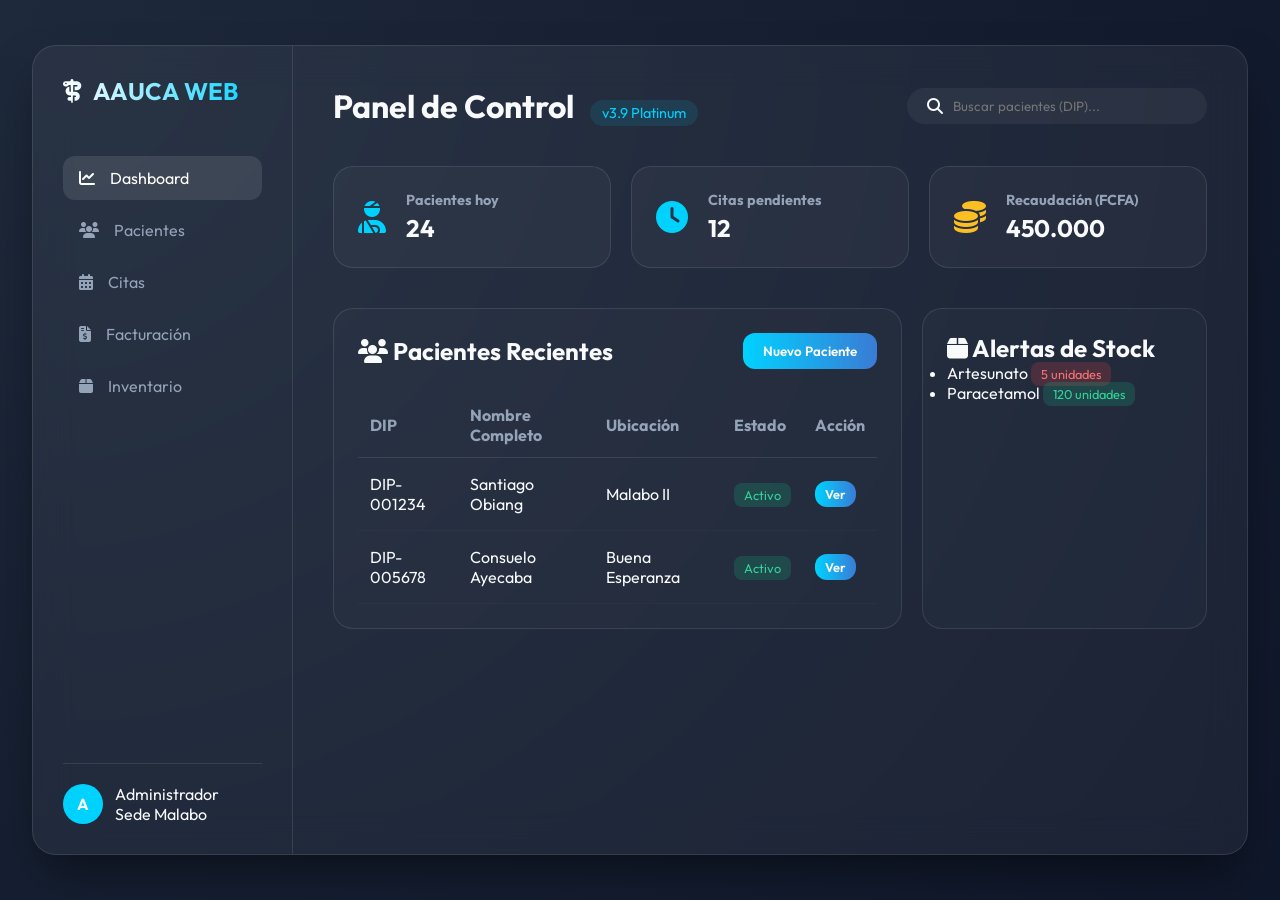
==== src/main/resources/static/index.html @ 718942a7 "Versión Web Platinum v3.9" ====
<!DOCTYPE html>
<html lang="es">
<head>
    <meta charset="UTF-8">
    <meta name="viewport" content="width=device-width, initial-scale=1.0">
    <title>Clínica Aauca | Portal Web Platinum</title>
    <link href="https://fonts.googleapis.com/css2?family=Outfit:wght@300;400;700&display=swap" rel="stylesheet">
    <link rel="stylesheet" href="https://cdnjs.cloudflare.com/ajax/libs/font-awesome/6.4.0/css/all.min.css">
    <link rel="stylesheet" href="style.css">
</head>
<body>
    <div class="glass-container">
        <aside class="sidebar">
            <div class="logo">
                <i class="fas fa-staff-snake"></i>
                <span>AAUCA WEB</span>
            </div>
            <nav>
                <a href="#" class="active"><i class="fas fa-chart-line"></i> Dashboard</a>
                <a href="#"><i class="fas fa-users"></i> Pacientes</a>
                <a href="#"><i class="fas fa-calendar-alt"></i> Citas</a>
                <a href="#"><i class="fas fa-file-invoice-dollar"></i> Facturación</a>
                <a href="#"><i class="fas fa-box"></i> Inventario</a>
            </nav>
            <div class="user-profile">
                <div class="avatar">A</div>
                <div class="user-info">
                    <p class="name">Administrador</p>
                    <p class="role">Sede Malabo</p>
                </div>
            </div>
        </aside>

        <main class="content">
            <header class="top-bar">
                <h1>Panel de Control <span>v3.9 Platinum</span></h1>
                <div class="search-bar">
                    <i class="fas fa-search"></i>
                    <input type="text" placeholder="Buscar pacientes (DIP)...">
                </div>
            </header>

            <section class="stats-grid">
                <div class="stat-card">
                    <i class="fas fa-user-injured"></i>
                    <div class="stat-info">
                        <h3>Pacientes hoy</h3>
                        <p class="number">24</p>
                    </div>
                </div>
                <div class="stat-card">
                    <i class="fas fa-clock"></i>
                    <div class="stat-info">
                        <h3>Citas pendientes</h3>
                        <p class="number">12</p>
                    </div>
                </div>
                <div class="stat-card income">
                    <i class="fas fa-coins"></i>
                    <div class="stat-info">
                        <h3>Recaudación (FCFA)</h3>
                        <p class="number">450.000</p>
                    </div>
                </div>
            </section>

            <section class="main-grid">
                <div class="data-table-container glass-card">
                    <div class="card-header">
                        <h2><i class="fas fa-users"></i> Pacientes Recientes</h2>
                        <button class="btn-primary">Nuevo Paciente</button>
                    </div>
                    <table id="patients-table">
                        <thead>
                            <tr>
                                <th>DIP</th>
                                <th>Nombre Completo</th>
                                <th>Ubicación</th>
                                <th>Estado</th>
                                <th>Acción</th>
                            </tr>
                        </thead>
                        <tbody>
                            <!-- Loaded via Javascript -->
                        </tbody>
                    </table>
                </div>
                
                <div class="inventory-summary glass-card">
                    <h2><i class="fas fa-box"></i> Alertas de Stock</h2>
                    <ul class="stock-list">
                        <li>
                            <span>Artesunato</span>
                            <span class="badge low">5 unidades</span>
                        </li>
                        <li>
                            <span>Paracetamol</span>
                            <span class="badge ok">120 unidades</span>
                        </li>
                    </ul>
                </div>
            </section>
        </main>
    </div>
    <script src="app.js"></script>
</body>
</html>
---- src/main/resources/static/style.css ----
:root {
    --primary: #00d2ff;
    --secondary: #3a7bd5;
    --dark: #0f172a;
    --glass: rgba(255, 255, 255, 0.05);
    --glass-border: rgba(255, 255, 255, 0.1);
    --text: #f8fafc;
    --accent: #10b981;
}

* {
    margin: 0;
    padding: 0;
    box-sizing: border-box;
    font-family: 'Outfit', sans-serif;
}

body {
    background: radial-gradient(circle at top left, #1e293b, #0f172a);
    color: var(--text);
    height: 100vh;
    display: flex;
    align-items: center;
    justify-content: center;
    overflow: hidden;
}

.glass-container {
    width: 95vw;
    height: 90vh;
    background: var(--glass);
    backdrop-filter: blur(20px);
    border: 1px solid var(--glass-border);
    border-radius: 24px;
    display: flex;
    box-shadow: 0 25px 50px -12px rgba(0, 0, 0, 0.5);
}

/* Sidebar */
.sidebar {
    width: 260px;
    border-right: 1px solid var(--glass-border);
    padding: 30px;
    display: flex;
    flex-direction: column;
}

.logo {
    font-size: 1.5rem;
    font-weight: 700;
    display: flex;
    align-items: center;
    gap: 12px;
    margin-bottom: 50px;
    background: linear-gradient(to right, #fff, var(--primary));
    -webkit-background-clip: text;
    background-clip: text;
    -webkit-text-fill-color: transparent;
}

nav {
    flex: 1;
}

nav a {
    display: flex;
    align-items: center;
    gap: 15px;
    color: #94a3b8;
    text-decoration: none;
    padding: 12px 16px;
    border-radius: 12px;
    margin-bottom: 8px;
    transition: all 0.3s;
}

nav a:hover, nav a.active {
    background: rgba(255, 255, 255, 0.1);
    color: #fff;
}

.user-profile {
    margin-top: auto;
    display: flex;
    align-items: center;
    gap: 12px;
    padding-top: 20px;
    border-top: 1px solid var(--glass-border);
}

.avatar {
    width: 40px;
    height: 40px;
    background: var(--primary);
    border-radius: 50%;
    display: flex;
    align-items: center;
    justify-content: center;
    font-weight: 700;
}

/* Main Content */
.content {
    flex: 1;
    padding: 40px;
    overflow-y: auto;
}

.top-bar {
    display: flex;
    justify-content: space-between;
    align-items: center;
    margin-bottom: 40px;
}

.top-bar h1 span {
    font-size: 0.9rem;
    font-weight: 400;
    color: var(--primary);
    background: rgba(0, 210, 255, 0.1);
    padding: 4px 12px;
    border-radius: 20px;
    margin-left: 10px;
}

.search-bar {
    background: rgba(255, 255, 255, 0.05);
    padding: 10px 20px;
    border-radius: 30px;
    display: flex;
    align-items: center;
    gap: 10px;
    width: 300px;
}

.search-bar input {
    background: none;
    border: none;
    color: #fff;
    outline: none;
}

/* Stats */
.stats-grid {
    display: grid;
    grid-template-columns: repeat(3, 1fr);
    gap: 20px;
    margin-bottom: 40px;
}

.stat-card {
    background: rgba(255, 255, 255, 0.03);
    padding: 24px;
    border-radius: 20px;
    border: 1px solid var(--glass-border);
    display: flex;
    align-items: center;
    gap: 20px;
}

.stat-card i {
    font-size: 2rem;
    color: var(--primary);
}

.stat-card.income i {
    color: #fbbf24;
}

.stat-info h3 {
    font-size: 0.9rem;
    color: #94a3b8;
    margin-bottom: 4px;
}

.stat-info .number {
    font-size: 1.5rem;
    font-weight: 700;
}

/* Main Grid */
.main-grid {
    display: grid;
    grid-template-columns: 2fr 1fr;
    gap: 20px;
}

.glass-card {
    background: rgba(255,255,255,0.02);
    border: 1px solid var(--glass-border);
    border-radius: 20px;
    padding: 24px;
}

.card-header {
    display: flex;
    justify-content: space-between;
    align-items: center;
    margin-bottom: 24px;
}

.btn-primary {
    background: linear-gradient(to right, var(--primary), var(--secondary));
    color: #fff;
    border: none;
    padding: 10px 20px;
    border-radius: 12px;
    cursor: pointer;
    font-weight: 600;
}

table {
    width: 100%;
    border-collapse: collapse;
}

th {
    text-align: left;
    color: #94a3b8;
    padding: 12px;
    border-bottom: 1px solid var(--glass-border);
}

td {
    padding: 16px 12px;
    border-bottom: 1px solid rgba(255,255,255,0.02);
}

.badge {
    padding: 4px 10px;
    border-radius: 8px;
    font-size: 0.8rem;
}

.badge.low { background: rgba(239, 68, 68, 0.2); color: #f87171; }
.badge.ok { background: rgba(16, 185, 129, 0.2); color: #34d399; }
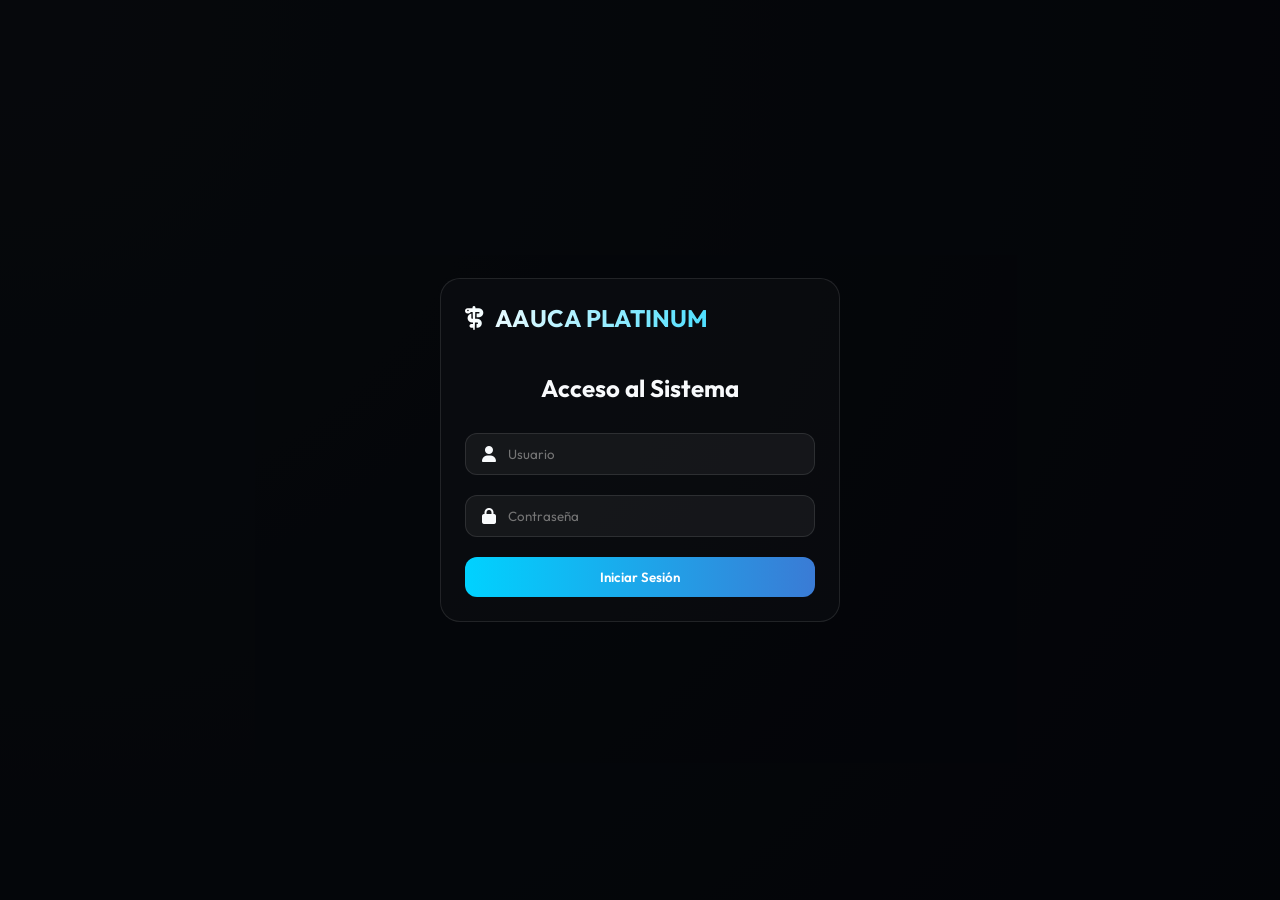
==== commit d276862c: "Update: Full Dynamic SPA with Login and RBAC" ====
--- a/src/main/resources/static/index.html
+++ b/src/main/resources/static/index.html
@@ -3,105 +3,119 @@
 <head>
     <meta charset="UTF-8">
     <meta name="viewport" content="width=device-width, initial-scale=1.0">
-    <title>Clínica Aauca | Portal Web Platinum</title>
+    <title>Clínica Aauca | v3.9 Platinum Web</title>
     <link href="https://fonts.googleapis.com/css2?family=Outfit:wght@300;400;700&display=swap" rel="stylesheet">
     <link rel="stylesheet" href="https://cdnjs.cloudflare.com/ajax/libs/font-awesome/6.4.0/css/all.min.css">
     <link rel="stylesheet" href="style.css">
 </head>
 <body>
-    <div class="glass-container">
+    <!-- Login Overlay -->
+    <div id="login-overlay" class="overlay">
+        <div class="glass-card login-card">
+            <div class="logo">
+                <i class="fas fa-staff-snake"></i>
+                <span>AAUCA PLATINUM</span>
+            </div>
+            <h2>Acceso al Sistema</h2>
+            <form id="login-form">
+                <div class="input-group">
+                    <i class="fas fa-user"></i>
+                    <input type="text" id="username" placeholder="Usuario" required>
+                </div>
+                <div class="input-group">
+                    <i class="fas fa-lock"></i>
+                    <input type="password" id="password" placeholder="Contraseña" required>
+                </div>
+                <button type="submit" class="btn-primary full-width">Iniciar Sesión</button>
+            </form>
+            <p id="login-error" class="error-text" style="display: none;">Credenciales incorrectas</p>
+        </div>
+    </div>
+
+    <!-- Main Dashboard -->
+    <div id="main-app" class="glass-container" style="display: none;">
         <aside class="sidebar">
             <div class="logo">
                 <i class="fas fa-staff-snake"></i>
                 <span>AAUCA WEB</span>
             </div>
-            <nav>
-                <a href="#" class="active"><i class="fas fa-chart-line"></i> Dashboard</a>
-                <a href="#"><i class="fas fa-users"></i> Pacientes</a>
-                <a href="#"><i class="fas fa-calendar-alt"></i> Citas</a>
-                <a href="#"><i class="fas fa-file-invoice-dollar"></i> Facturación</a>
-                <a href="#"><i class="fas fa-box"></i> Inventario</a>
+            <nav id="main-nav">
+                <a href="#" data-section="dashboard" class="active"><i class="fas fa-chart-line"></i> Dashboard</a>
+                <a href="#" data-section="patients"><i class="fas fa-users"></i> Pacientes</a>
+                <a href="#" data-section="appointments"><i class="fas fa-calendar-alt"></i> Citas</a>
+                <a href="#" data-section="billing" class="role-admin role-recepcion"><i class="fas fa-file-invoice-dollar"></i> Facturación</a>
+                <a href="#" data-section="inventory" class="role-admin"><i class="fas fa-box"></i> Inventario</a>
             </nav>
             <div class="user-profile">
-                <div class="avatar">A</div>
+                <div class="avatar" id="user-avatar">?</div>
                 <div class="user-info">
-                    <p class="name">Administrador</p>
-                    <p class="role">Sede Malabo</p>
+                    <p class="name" id="user-name">Usuario</p>
+                    <p class="role" id="user-role">Rol</p>
                 </div>
+                <button id="logout-btn" title="Cerrar Sesión"><i class="fas fa-sign-out-alt"></i></button>
             </div>
         </aside>
 
         <main class="content">
-            <header class="top-bar">
-                <h1>Panel de Control <span>v3.9 Platinum</span></h1>
-                <div class="search-bar">
-                    <i class="fas fa-search"></i>
-                    <input type="text" placeholder="Buscar pacientes (DIP)...">
+            <div id="section-dashboard" class="app-section">
+                <header class="top-bar">
+                    <h1>Panel de Control <span id="welcome-msg">v3.9 Platinum</span></h1>
+                </header>
+                <section class="stats-grid">
+                    <div class="stat-card"><i class="fas fa-user-injured"></i><div class="stat-info"><h3>Pacientes</h3><p class="number" id="count-patients">0</p></div></div>
+                    <div class="stat-card"><i class="fas fa-clock"></i><div class="stat-info"><h3>Citas hoy</h3><p class="number" id="count-appointments">0</p></div></div>
+                    <div class="stat-card income"><i class="fas fa-coins"></i><div class="stat-info"><h3>FCFA Hoy</h3><p class="number">0</p></div></div>
+                </section>
+                <div class="glass-card">
+                    <h2>Actividad Reciente</h2>
+                    <p>Bienvenido al sistema de gestión clínica de Djibloho.</p>
                 </div>
-            </header>
+            </div>
 
-            <section class="stats-grid">
-                <div class="stat-card">
-                    <i class="fas fa-user-injured"></i>
-                    <div class="stat-info">
-                        <h3>Pacientes hoy</h3>
-                        <p class="number">24</p>
-                    </div>
+            <div id="section-patients" class="app-section" style="display: none;">
+                <div class="card-header">
+                    <h2>Gestión de Pacientes</h2>
+                    <button class="btn-primary" onclick="showModal('patient-modal')">Nuevo Paciente</button>
                 </div>
-                <div class="stat-card">
-                    <i class="fas fa-clock"></i>
-                    <div class="stat-info">
-                        <h3>Citas pendientes</h3>
-                        <p class="number">12</p>
-                    </div>
-                </div>
-                <div class="stat-card income">
-                    <i class="fas fa-coins"></i>
-                    <div class="stat-info">
-                        <h3>Recaudación (FCFA)</h3>
-                        <p class="number">450.000</p>
-                    </div>
-                </div>
-            </section>
-
-            <section class="main-grid">
-                <div class="data-table-container glass-card">
-                    <div class="card-header">
-                        <h2><i class="fas fa-users"></i> Pacientes Recientes</h2>
-                        <button class="btn-primary">Nuevo Paciente</button>
-                    </div>
+                <div class="glass-card">
                     <table id="patients-table">
-                        <thead>
-                            <tr>
-                                <th>DIP</th>
-                                <th>Nombre Completo</th>
-                                <th>Ubicación</th>
-                                <th>Estado</th>
-                                <th>Acción</th>
-                            </tr>
-                        </thead>
-                        <tbody>
-                            <!-- Loaded via Javascript -->
-                        </tbody>
+                        <thead><tr><th>DIP</th><th>Nombre</th><th>Dirección</th><th>Acciones</th></tr></thead>
+                        <tbody></tbody>
                     </table>
                 </div>
-                
-                <div class="inventory-summary glass-card">
-                    <h2><i class="fas fa-box"></i> Alertas de Stock</h2>
-                    <ul class="stock-list">
-                        <li>
-                            <span>Artesunato</span>
-                            <span class="badge low">5 unidades</span>
-                        </li>
-                        <li>
-                            <span>Paracetamol</span>
-                            <span class="badge ok">120 unidades</span>
-                        </li>
-                    </ul>
+            </div>
+
+            <div id="section-appointments" class="app-section" style="display: none;">
+                <div class="card-header">
+                    <h2>Agenda de Citas</h2>
+                    <button class="btn-primary">Programar Cita</button>
                 </div>
-            </section>
+                <div class="glass-card">
+                    <table id="appointments-table">
+                        <thead><tr><th>Fecha</th><th>Hora</th><th>Paciente</th><th>Estado</th></tr></thead>
+                        <tbody></tbody>
+                    </table>
+                </div>
+            </div>
         </main>
     </div>
+
+    <!-- Modals -->
+    <div id="patient-modal" class="modal-overlay" style="display: none;">
+        <div class="glass-card modal-content">
+            <h3>Registro de Nuevo Paciente</h3>
+            <form id="patient-form">
+                <input type="text" placeholder="DIP / Pasaporte" required>
+                <input type="text" placeholder="Nombre Completo" required>
+                <input type="text" placeholder="Dirección">
+                <div class="modal-actions">
+                    <button type="button" class="btn-secondary" onclick="hideModal('patient-modal')">Cancelar</button>
+                    <button type="submit" class="btn-primary">Guardar</button>
+                </div>
+            </form>
+        </div>
+    </div>
+
     <script src="app.js"></script>
 </body>
 </html>
--- a/src/main/resources/static/style.css
+++ b/src/main/resources/static/style.css
@@ -5,232 +5,141 @@
     --glass: rgba(255, 255, 255, 0.05);
     --glass-border: rgba(255, 255, 255, 0.1);
     --text: #f8fafc;
-    --accent: #10b981;
+    --error: #f87171;
 }
 
-* {
-    margin: 0;
-    padding: 0;
-    box-sizing: border-box;
-    font-family: 'Outfit', sans-serif;
-}
+* { margin: 0; padding: 0; box-sizing: border-box; font-family: 'Outfit', sans-serif; }
 
 body {
     background: radial-gradient(circle at top left, #1e293b, #0f172a);
     color: var(--text);
     height: 100vh;
+    overflow: hidden;
+}
+
+/* Auth Overlay */
+.overlay {
+    position: fixed;
+    top: 0; left: 0; width: 100%; height: 100%;
+    background: rgba(0,0,0,0.8);
     display: flex;
     align-items: center;
     justify-content: center;
-    overflow: hidden;
+    z-index: 2000;
 }
 
+.login-card {
+    width: 400px;
+    padding: 40px;
+    text-align: center;
+}
+
+.login-card h2 { margin-bottom: 30px; }
+
+.input-group {
+    background: rgba(255, 255, 255, 0.05);
+    border: 1px solid var(--glass-border);
+    border-radius: 12px;
+    padding: 12px 16px;
+    margin-bottom: 20px;
+    display: flex;
+    align-items: center;
+    gap: 12px;
+}
+
+.input-group input {
+    background: none; border: none; color: white; outline: none; flex: 1;
+}
+
+.error-text { color: var(--error); font-size: 0.9rem; margin-top: 15px; }
+
+/* Dashboard layout */
 .glass-container {
-    width: 95vw;
-    height: 90vh;
+    width: 100%; height: 100%;
     background: var(--glass);
     backdrop-filter: blur(20px);
-    border: 1px solid var(--glass-border);
-    border-radius: 24px;
     display: flex;
-    box-shadow: 0 25px 50px -12px rgba(0, 0, 0, 0.5);
 }
 
-/* Sidebar */
 .sidebar {
-    width: 260px;
+    width: 280px;
     border-right: 1px solid var(--glass-border);
     padding: 30px;
     display: flex;
     flex-direction: column;
 }
 
+.content { flex: 1; padding: 40px; overflow-y: auto; }
+
 .logo {
-    font-size: 1.5rem;
-    font-weight: 700;
-    display: flex;
-    align-items: center;
-    gap: 12px;
-    margin-bottom: 50px;
+    font-size: 1.5rem; font-weight: 700;
+    display: flex; align-items: center; gap: 12px;
+    margin-bottom: 40px;
     background: linear-gradient(to right, #fff, var(--primary));
-    -webkit-background-clip: text;
-    background-clip: text;
+    -webkit-background-clip: text; background-clip: text;
     -webkit-text-fill-color: transparent;
 }
 
-nav {
-    flex: 1;
+nav a {
+    display: flex; align-items: center; gap: 15px;
+    color: #94a3b8; text-decoration: none;
+    padding: 12px 16px; border-radius: 12px;
+    margin-bottom: 8px; transition: 0.3s;
 }
 
-nav a {
-    display: flex;
-    align-items: center;
-    gap: 15px;
-    color: #94a3b8;
-    text-decoration: none;
-    padding: 12px 16px;
-    border-radius: 12px;
-    margin-bottom: 8px;
-    transition: all 0.3s;
-}
-
-nav a:hover, nav a.active {
-    background: rgba(255, 255, 255, 0.1);
-    color: #fff;
-}
+nav a.active, nav a:hover { background: rgba(255,255,255,0.1); color: #fff; }
 
 .user-profile {
-    margin-top: auto;
-    display: flex;
-    align-items: center;
-    gap: 12px;
-    padding-top: 20px;
+    margin-top: auto; padding-top: 20px;
     border-top: 1px solid var(--glass-border);
+    display: flex; align-items: center; gap: 12px;
 }
 
 .avatar {
-    width: 40px;
-    height: 40px;
-    background: var(--primary);
-    border-radius: 50%;
-    display: flex;
-    align-items: center;
-    justify-content: center;
-    font-weight: 700;
+    width: 40px; height: 40px; background: var(--primary);
+    border-radius: 50%; display: flex; align-items: center; justify-content: center;
+    font-weight: 700; color: white;
 }
 
-/* Main Content */
-.content {
-    flex: 1;
-    padding: 40px;
-    overflow-y: auto;
+#logout-btn { background: none; border: none; color: #94a3b8; cursor: pointer; margin-left: auto; }
+
+/* Grid & Cards */
+.stats-grid { display: grid; grid-template-columns: repeat(3, 1fr); gap: 20px; margin-bottom: 40px; }
+
+.stat-card {
+    background: rgba(255,255,255,0.03); padding: 24px; border-radius: 20px;
+    border: 1px solid var(--glass-border); display: flex; align-items: center; gap: 20px;
 }
 
-.top-bar {
-    display: flex;
-    justify-content: space-between;
-    align-items: center;
-    margin-bottom: 40px;
-}
-
-.top-bar h1 span {
-    font-size: 0.9rem;
-    font-weight: 400;
-    color: var(--primary);
-    background: rgba(0, 210, 255, 0.1);
-    padding: 4px 12px;
-    border-radius: 20px;
-    margin-left: 10px;
-}
-
-.search-bar {
-    background: rgba(255, 255, 255, 0.05);
-    padding: 10px 20px;
-    border-radius: 30px;
-    display: flex;
-    align-items: center;
-    gap: 10px;
-    width: 300px;
-}
-
-.search-bar input {
-    background: none;
-    border: none;
-    color: #fff;
-    outline: none;
-}
-
-/* Stats */
-.stats-grid {
-    display: grid;
-    grid-template-columns: repeat(3, 1fr);
-    gap: 20px;
-    margin-bottom: 40px;
-}
-
-.stat-card {
-    background: rgba(255, 255, 255, 0.03);
-    padding: 24px;
-    border-radius: 20px;
-    border: 1px solid var(--glass-border);
-    display: flex;
-    align-items: center;
-    gap: 20px;
-}
-
-.stat-card i {
-    font-size: 2rem;
-    color: var(--primary);
-}
-
-.stat-card.income i {
-    color: #fbbf24;
-}
-
-.stat-info h3 {
-    font-size: 0.9rem;
-    color: #94a3b8;
-    margin-bottom: 4px;
-}
-
-.stat-info .number {
-    font-size: 1.5rem;
-    font-weight: 700;
-}
-
-/* Main Grid */
-.main-grid {
-    display: grid;
-    grid-template-columns: 2fr 1fr;
-    gap: 20px;
-}
+.stat-card i { font-size: 2rem; color: var(--primary); }
 
 .glass-card {
-    background: rgba(255,255,255,0.02);
-    border: 1px solid var(--glass-border);
-    border-radius: 20px;
-    padding: 24px;
-}
-
-.card-header {
-    display: flex;
-    justify-content: space-between;
-    align-items: center;
-    margin-bottom: 24px;
+    background: rgba(255,255,255,0.02); border: 1px solid var(--glass-border);
+    border-radius: 20px; padding: 24px;
 }
 
 .btn-primary {
-    background: linear-gradient(to right, var(--primary), var(--secondary));
-    color: #fff;
-    border: none;
-    padding: 10px 20px;
-    border-radius: 12px;
-    cursor: pointer;
-    font-weight: 600;
+    background: linear-gradient(to right, var(--primary), var(--secondary)); border: none;
+    color: white; padding: 12px 24px; border-radius: 12px; cursor: pointer; font-weight: 600;
 }
 
-table {
-    width: 100%;
-    border-collapse: collapse;
+.full-width { width: 100%; }
+
+/* Table */
+table { width: 100%; border-collapse: collapse; margin-top: 20px; }
+th { text-align: left; color: #94a3b8; padding: 12px; border-bottom: 1px solid var(--glass-border); }
+td { padding: 16px 12px; border-bottom: 1px solid rgba(255,255,255,0.02); }
+
+/* Modal */
+.modal-overlay {
+    position: fixed; top: 0; left: 0; width: 100%; height: 100%;
+    background: rgba(0,0,0,0.6); display: flex; align-items: center; justify-content: center; z-index: 3000;
 }
 
-th {
-    text-align: left;
-    color: #94a3b8;
-    padding: 12px;
-    border-bottom: 1px solid var(--glass-border);
+.modal-content { width: 500px; padding: 30px; }
+.modal-content input {
+    width: 100%; background: rgba(255,255,255,0.05); border: 1px solid var(--glass-border);
+    padding: 12px; border-radius: 8px; color: white; margin-bottom: 15px; outline: none;
 }
-
-td {
-    padding: 16px 12px;
-    border-bottom: 1px solid rgba(255,255,255,0.02);
-}
-
-.badge {
-    padding: 4px 10px;
-    border-radius: 8px;
-    font-size: 0.8rem;
-}
-
-.badge.low { background: rgba(239, 68, 68, 0.2); color: #f87171; }
-.badge.ok { background: rgba(16, 185, 129, 0.2); color: #34d399; }
+.modal-actions { display: flex; justify-content: flex-end; gap: 10px; margin-top: 10px; }
+.btn-secondary { background: none; border: 1px solid var(--glass-border); color: #94a3b8; padding: 10px 20px; border-radius: 10px; cursor: pointer; }
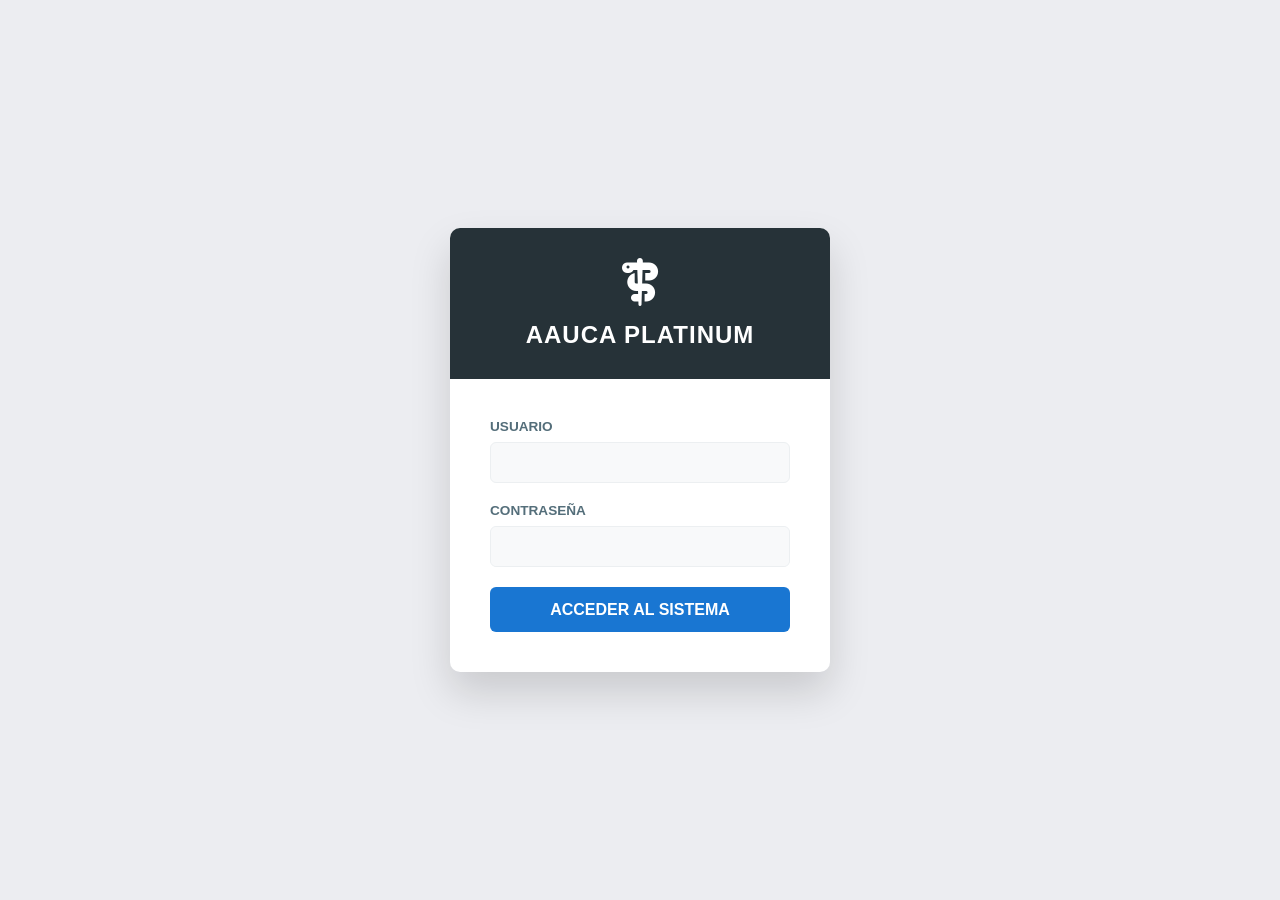
==== commit 2db45786: "Emergency Fix: 1:1 Design Overhaul and DB Persistence Script" ====
--- a/src/main/resources/static/index.html
+++ b/src/main/resources/static/index.html
@@ -2,117 +2,108 @@
 <html lang="es">
 <head>
     <meta charset="UTF-8">
-    <meta name="viewport" content="width=device-width, initial-scale=1.0">
-    <title>Clínica Aauca | v3.9 Platinum Web</title>
-    <link href="https://fonts.googleapis.com/css2?family=Outfit:wght@300;400;700&display=swap" rel="stylesheet">
+    <title>CLÍNICA AAUCA v3.9 PLATINUM ULTRA</title>
     <link rel="stylesheet" href="https://cdnjs.cloudflare.com/ajax/libs/font-awesome/6.4.0/css/all.min.css">
     <link rel="stylesheet" href="style.css">
 </head>
 <body>
-    <!-- Login Overlay -->
-    <div id="login-overlay" class="overlay">
-        <div class="glass-card login-card">
-            <div class="logo">
-                <i class="fas fa-staff-snake"></i>
-                <span>AAUCA PLATINUM</span>
+    <!-- Auth Wall -->
+    <div id="login-overlay" class="auth-panel">
+        <div class="login-window">
+            <div class="login-header">
+                <i class="fas fa-staff-snake fa-3x"></i>
+                <h2 style="margin-top: 15px; letter-spacing: 1px;">AAUCA PLATINUM</h2>
             </div>
-            <h2>Acceso al Sistema</h2>
-            <form id="login-form">
-                <div class="input-group">
-                    <i class="fas fa-user"></i>
-                    <input type="text" id="username" placeholder="Usuario" required>
-                </div>
-                <div class="input-group">
-                    <i class="fas fa-lock"></i>
-                    <input type="password" id="password" placeholder="Contraseña" required>
-                </div>
-                <button type="submit" class="btn-primary full-width">Iniciar Sesión</button>
-            </form>
-            <p id="login-error" class="error-text" style="display: none;">Credenciales incorrectas</p>
+            <div class="login-body">
+                <div id="login-error" class="error-banner">Credenciales inválidas o error de conexión</div>
+                <form id="login-form">
+                    <div class="form-group">
+                        <label>USUARIO</label>
+                        <input type="text" id="username" required autocomplete="username">
+                    </div>
+                    <div class="form-group">
+                        <label>CONTRASEÑA</label>
+                        <input type="password" id="password" required autocomplete="current-password">
+                    </div>
+                    <button type="submit" class="btn-primary" style="width: 100%; height: 45px; font-size: 1rem;">ACCEDER AL SISTEMA</button>
+                </form>
+            </div>
         </div>
     </div>
 
-    <!-- Main Dashboard -->
-    <div id="main-app" class="glass-container" style="display: none;">
+    <!-- Application Layout -->
+    <div id="main-app" style="display: none; width: 100%; height: 100%; display: none;">
         <aside class="sidebar">
-            <div class="logo">
-                <i class="fas fa-staff-snake"></i>
-                <span>AAUCA WEB</span>
+            <div class="logo-area">
+                <span>PLATINUM ULTRA v3.9</span>
             </div>
-            <nav id="main-nav">
-                <a href="#" data-section="dashboard" class="active"><i class="fas fa-chart-line"></i> Dashboard</a>
-                <a href="#" data-section="patients"><i class="fas fa-users"></i> Pacientes</a>
+            <nav class="nav-links">
+                <a href="#" data-section="dashboard" class="active"><i class="fas fa-home"></i> Inicio</a>
+                <a href="#" data-section="patients"><i class="fas fa-user-injured"></i> Pacientes</a>
                 <a href="#" data-section="appointments"><i class="fas fa-calendar-alt"></i> Citas</a>
                 <a href="#" data-section="billing" class="role-admin role-recepcion"><i class="fas fa-file-invoice-dollar"></i> Facturación</a>
-                <a href="#" data-section="inventory" class="role-admin"><i class="fas fa-box"></i> Inventario</a>
+                <a href="#" data-section="inventory" class="role-admin"><i class="fas fa-pills"></i> Farmacia</a>
+                <a href="/docs/Manual_Usuario_Clinica.md" target="_blank"><i class="fas fa-info-circle"></i> Ayuda</a>
             </nav>
             <div class="user-profile">
                 <div class="avatar" id="user-avatar">?</div>
                 <div class="user-info">
-                    <p class="name" id="user-name">Usuario</p>
-                    <p class="role" id="user-role">Rol</p>
+                    <p id="user-name" style="color: white; font-weight: bold; font-size: 0.9rem;">Admin</p>
+                    <p id="user-role" style="color: #90A4AE; font-size: 0.75rem;">Administrador</p>
                 </div>
-                <button id="logout-btn" title="Cerrar Sesión"><i class="fas fa-sign-out-alt"></i></button>
+                <button id="logout-btn" style="background: none; border: none; color: #90A4AE; cursor: pointer; margin-left: auto;"><i class="fas fa-power-off"></i></button>
             </div>
         </aside>
 
-        <main class="content">
-            <div id="section-dashboard" class="app-section">
-                <header class="top-bar">
-                    <h1>Panel de Control <span id="welcome-msg">v3.9 Platinum</span></h1>
-                </header>
-                <section class="stats-grid">
-                    <div class="stat-card"><i class="fas fa-user-injured"></i><div class="stat-info"><h3>Pacientes</h3><p class="number" id="count-patients">0</p></div></div>
-                    <div class="stat-card"><i class="fas fa-clock"></i><div class="stat-info"><h3>Citas hoy</h3><p class="number" id="count-appointments">0</p></div></div>
-                    <div class="stat-card income"><i class="fas fa-coins"></i><div class="stat-info"><h3>FCFA Hoy</h3><p class="number">0</p></div></div>
-                </section>
-                <div class="glass-card">
-                    <h2>Actividad Reciente</h2>
-                    <p>Bienvenido al sistema de gestión clínica de Djibloho.</p>
+        <div class="main-wrapper">
+            <header class="top-bar">
+                <h1 id="page-title">Panel de Control</h1>
+                <div class="location-tag" style="font-size: 0.8rem; color: #546E7A;"><i class="fas fa-location-dot"></i> Djibloho, Guinea Ecuatorial</div>
+            </header>
+            
+            <main class="content-body">
+                <!-- Dashboard Section -->
+                <div id="section-dashboard" class="app-section">
+                    <div class="stats-grid">
+                        <div class="card-stat card-navy">
+                            <span class="card-title">Pacientes Registrados</span>
+                            <span id="count-patients" class="card-value">0</span>
+                        </div>
+                        <div class="card-stat card-cobalt">
+                            <span class="card-title">Citas Programadas</span>
+                            <span id="count-appointments" class="card-value">0</span>
+                        </div>
+                        <div class="card-stat card-teal">
+                            <span class="card-title">Ingresos del Día</span>
+                            <span class="card-value">0 FCFA</span>
+                        </div>
+                    </div>
+                    <div class="data-card">
+                        <h3 style="margin-bottom: 15px;">Bienvenido a la Versión Web Platinum</h3>
+                        <p style="color: #546E7A; line-height: 1.6;">Este sistema es una copia funcional e idéntica de la versión de escritorio de Clínica Aauca v3.9. Todas las funcionalidades de administración, medicina y recepción han sido migradas.</p>
+                    </div>
                 </div>
-            </div>
 
-            <div id="section-patients" class="app-section" style="display: none;">
-                <div class="card-header">
-                    <h2>Gestión de Pacientes</h2>
-                    <button class="btn-primary" onclick="showModal('patient-modal')">Nuevo Paciente</button>
+                <!-- Patients Section -->
+                <div id="section-patients" class="app-section" style="display: none;">
+                    <div style="display: flex; justify-content: space-between; align-items: center; margin-bottom: 25px;">
+                        <h2>Directorio de Pacientes</h2>
+                        <button class="btn-primary" onclick="showModal('patient-modal')">+ Nuevo Paciente</button>
+                    </div>
+                    <div class="data-card">
+                        <table id="patients-table">
+                            <thead><tr><th>DIP</th><th>Nombre Completo</th><th>Teléfono</th><th>Acciones</th></tr></thead>
+                            <tbody></tbody>
+                        </table>
+                    </div>
                 </div>
-                <div class="glass-card">
-                    <table id="patients-table">
-                        <thead><tr><th>DIP</th><th>Nombre</th><th>Dirección</th><th>Acciones</th></tr></thead>
-                        <tbody></tbody>
-                    </table>
+
+                <!-- Billing Section (Placeholder) -->
+                <div id="section-billing" class="app-section" style="display: none;">
+                     <h2>Modulo de Facturacion</h2>
+                     <p>Cargando interfaz de ventas...</p>
                 </div>
-            </div>
-
-            <div id="section-appointments" class="app-section" style="display: none;">
-                <div class="card-header">
-                    <h2>Agenda de Citas</h2>
-                    <button class="btn-primary">Programar Cita</button>
-                </div>
-                <div class="glass-card">
-                    <table id="appointments-table">
-                        <thead><tr><th>Fecha</th><th>Hora</th><th>Paciente</th><th>Estado</th></tr></thead>
-                        <tbody></tbody>
-                    </table>
-                </div>
-            </div>
-        </main>
-    </div>
-
-    <!-- Modals -->
-    <div id="patient-modal" class="modal-overlay" style="display: none;">
-        <div class="glass-card modal-content">
-            <h3>Registro de Nuevo Paciente</h3>
-            <form id="patient-form">
-                <input type="text" placeholder="DIP / Pasaporte" required>
-                <input type="text" placeholder="Nombre Completo" required>
-                <input type="text" placeholder="Dirección">
-                <div class="modal-actions">
-                    <button type="button" class="btn-secondary" onclick="hideModal('patient-modal')">Cancelar</button>
-                    <button type="submit" class="btn-primary">Guardar</button>
-                </div>
-            </form>
+            </main>
         </div>
     </div>
 
--- a/src/main/resources/static/style.css
+++ b/src/main/resources/static/style.css
@@ -1,145 +1,113 @@
 :root {
-    --primary: #00d2ff;
-    --secondary: #3a7bd5;
-    --dark: #0f172a;
-    --glass: rgba(255, 255, 255, 0.05);
-    --glass-border: rgba(255, 255, 255, 0.1);
-    --text: #f8fafc;
-    --error: #f87171;
+    --navy: #0D47A1;
+    --cobalt: #1976D2;
+    --azure: #00B0FF;
+    --charcoal: #263238;
+    --success: #2ECC71;
+    --error: #E74C3C;
+    --bg-light: #F8F9FA;
+    --white: #FFFFFF;
+    --border: #ECEFF1;
 }
 
-* { margin: 0; padding: 0; box-sizing: border-box; font-family: 'Outfit', sans-serif; }
+* { margin: 0; padding: 0; box-sizing: border-box; font-family: 'Segoe UI', 'Helvetica', sans-serif; }
 
-body {
-    background: radial-gradient(circle at top left, #1e293b, #0f172a);
-    color: var(--text);
-    height: 100vh;
-    overflow: hidden;
+body { background-color: var(--bg-light); color: var(--charcoal); height: 100vh; display: flex; }
+
+/* Fixed Sidebar - Luxury Elite */
+.sidebar {
+    width: 260px; height: 100vh; background-color: var(--charcoal);
+    display: flex; flex-direction: column; flex-shrink: 0;
 }
 
-/* Auth Overlay */
-.overlay {
-    position: fixed;
-    top: 0; left: 0; width: 100%; height: 100%;
-    background: rgba(0,0,0,0.8);
-    display: flex;
-    align-items: center;
-    justify-content: center;
-    z-index: 2000;
+.logo-area {
+    padding: 30px 20px; text-align: center; border-bottom: 1px solid rgba(255,255,255,0.05);
 }
 
-.login-card {
-    width: 400px;
-    padding: 40px;
-    text-align: center;
+.logo-area span {
+    color: var(--white); font-weight: bold; font-size: 1.1rem; letter-spacing: 2px;
 }
 
-.login-card h2 { margin-bottom: 30px; }
+.nav-links { padding: 20px 0; }
 
-.input-group {
-    background: rgba(255, 255, 255, 0.05);
-    border: 1px solid var(--glass-border);
-    border-radius: 12px;
-    padding: 12px 16px;
-    margin-bottom: 20px;
-    display: flex;
-    align-items: center;
-    gap: 12px;
+.nav-links a {
+    display: flex; align-items: center; gap: 15px; padding: 15px 25px;
+    color: #90A4AE; text-decoration: none; font-size: 0.95rem;
+    border-left: 5px solid transparent; transition: 0.2s;
 }
 
-.input-group input {
-    background: none; border: none; color: white; outline: none; flex: 1;
+.nav-links a:hover, .nav-links a.active {
+    background-color: #37474F; color: var(--white); border-left-color: var(--azure);
 }
 
-.error-text { color: var(--error); font-size: 0.9rem; margin-top: 15px; }
-
-/* Dashboard layout */
-.glass-container {
-    width: 100%; height: 100%;
-    background: var(--glass);
-    backdrop-filter: blur(20px);
-    display: flex;
-}
-
-.sidebar {
-    width: 280px;
-    border-right: 1px solid var(--glass-border);
-    padding: 30px;
-    display: flex;
-    flex-direction: column;
-}
-
-.content { flex: 1; padding: 40px; overflow-y: auto; }
-
-.logo {
-    font-size: 1.5rem; font-weight: 700;
-    display: flex; align-items: center; gap: 12px;
-    margin-bottom: 40px;
-    background: linear-gradient(to right, #fff, var(--primary));
-    -webkit-background-clip: text; background-clip: text;
-    -webkit-text-fill-color: transparent;
-}
-
-nav a {
-    display: flex; align-items: center; gap: 15px;
-    color: #94a3b8; text-decoration: none;
-    padding: 12px 16px; border-radius: 12px;
-    margin-bottom: 8px; transition: 0.3s;
-}
-
-nav a.active, nav a:hover { background: rgba(255,255,255,0.1); color: #fff; }
-
 .user-profile {
-    margin-top: auto; padding-top: 20px;
-    border-top: 1px solid var(--glass-border);
-    display: flex; align-items: center; gap: 12px;
+    margin-top: auto; padding: 20px; background-color: rgba(0,0,0,0.2);
+    display: flex; align-items: center; gap: 12px; border-top: 1px solid rgba(255,255,255,0.05);
 }
 
 .avatar {
-    width: 40px; height: 40px; background: var(--primary);
-    border-radius: 50%; display: flex; align-items: center; justify-content: center;
-    font-weight: 700; color: white;
+    width: 40px; height: 40px; border-radius: 8px; background: var(--cobalt);
+    display: flex; align-items: center; justify-content: center; color: white; font-weight: bold;
 }
 
-#logout-btn { background: none; border: none; color: #94a3b8; cursor: pointer; margin-left: auto; }
+/* Content Area */
+.main-wrapper { flex: 1; display: flex; flex-direction: column; overflow: hidden; }
 
-/* Grid & Cards */
-.stats-grid { display: grid; grid-template-columns: repeat(3, 1fr); gap: 20px; margin-bottom: 40px; }
-
-.stat-card {
-    background: rgba(255,255,255,0.03); padding: 24px; border-radius: 20px;
-    border: 1px solid var(--glass-border); display: flex; align-items: center; gap: 20px;
+.top-bar {
+    height: 60px; background: var(--white); border-bottom: 1px solid var(--border);
+    display: flex; align-items: center; padding: 0 40px; justify-content: space-between;
 }
 
-.stat-card i { font-size: 2rem; color: var(--primary); }
+.top-bar h1 { font-size: 1.25rem; font-weight: 600; color: var(--charcoal); }
 
-.glass-card {
-    background: rgba(255,255,255,0.02); border: 1px solid var(--glass-border);
-    border-radius: 20px; padding: 24px;
+.content-body { padding: 30px 40px; overflow-y: auto; flex: 1; }
+
+/* Dashboard Cards - 1:1 Parallel */
+.stats-grid { display: grid; grid-template-columns: repeat(3, 1fr); gap: 25px; margin-bottom: 40px; }
+
+.card-stat {
+    padding: 25px; border-radius: 12px; color: white;
+    box-shadow: 0 4px 12px rgba(0,0,0,0.1); display: flex; flex-direction: column; gap: 5px;
 }
 
-.btn-primary {
-    background: linear-gradient(to right, var(--primary), var(--secondary)); border: none;
-    color: white; padding: 12px 24px; border-radius: 12px; cursor: pointer; font-weight: 600;
+.card-navy { background: linear-gradient(135deg, #0D47A1, #1565C0); }
+.card-cobalt { background: linear-gradient(135deg, #1565C0, #1E88E5); }
+.card-teal { background: linear-gradient(135deg, #00796B, #00897B); }
+
+.card-title { font-size: 0.85rem; font-weight: bold; opacity: 0.8; text-transform: uppercase; }
+.card-value { font-size: 2rem; font-weight: bold; }
+
+/* Tables - Modern Clean */
+.data-card { background: white; border-radius: 12px; padding: 25px; box-shadow: 0 2px 10px rgba(0,0,0,0.05); }
+
+table { width: 100%; border-collapse: collapse; }
+th { background: #F5F7F9; padding: 12px 15px; text-align: left; color: #546E7A; font-weight: 600; font-size: 0.85rem; border-bottom: 1px solid var(--border); }
+td { padding: 15px; border-bottom: 1px solid #F1F3F5; font-size: 0.9rem; }
+
+/* Forms & Buttons */
+.btn-primary { background: var(--cobalt); color: white; border: none; padding: 10px 20px; border-radius: 6px; cursor: pointer; font-weight: bold; }
+.btn-primary:hover { background: var(--navy); }
+
+/* Login Fix */
+.auth-panel {
+    position: fixed; top: 0; left: 0; width: 100%; height: 100%;
+    background: #ecedf1; display: flex; align-items: center; justify-content: center; z-index: 9999;
 }
 
-.full-width { width: 100%; }
-
-/* Table */
-table { width: 100%; border-collapse: collapse; margin-top: 20px; }
-th { text-align: left; color: #94a3b8; padding: 12px; border-bottom: 1px solid var(--glass-border); }
-td { padding: 16px 12px; border-bottom: 1px solid rgba(255,255,255,0.02); }
-
-/* Modal */
-.modal-overlay {
-    position: fixed; top: 0; left: 0; width: 100%; height: 100%;
-    background: rgba(0,0,0,0.6); display: flex; align-items: center; justify-content: center; z-index: 3000;
+.login-window {
+    width: 380px; background: white; border-radius: 10px; overflow: hidden;
+    box-shadow: 0 20px 40px rgba(0,0,0,0.15);
 }
 
-.modal-content { width: 500px; padding: 30px; }
-.modal-content input {
-    width: 100%; background: rgba(255,255,255,0.05); border: 1px solid var(--glass-border);
-    padding: 12px; border-radius: 8px; color: white; margin-bottom: 15px; outline: none;
+.login-header { background: var(--charcoal); padding: 30px; text-align: center; color: white; }
+.login-body { padding: 40px; }
+
+.form-group { margin-bottom: 20px; }
+.form-group label { display: block; font-size: 0.85rem; font-weight: bold; color: #546E7A; margin-bottom: 8px; }
+.form-group input {
+    width: 100%; padding: 12px; border: 1px solid var(--border); border-radius: 6px; outline: none; background: #F8F9FA;
 }
-.modal-actions { display: flex; justify-content: flex-end; gap: 10px; margin-top: 10px; }
-.btn-secondary { background: none; border: 1px solid var(--glass-border); color: #94a3b8; padding: 10px 20px; border-radius: 10px; cursor: pointer; }
+
+.error-banner {
+    background: #FDEDEC; color: var(--error); padding: 12px; border-radius: 6px; font-size: 0.85rem; margin-bottom: 20px; display: none;
+}
